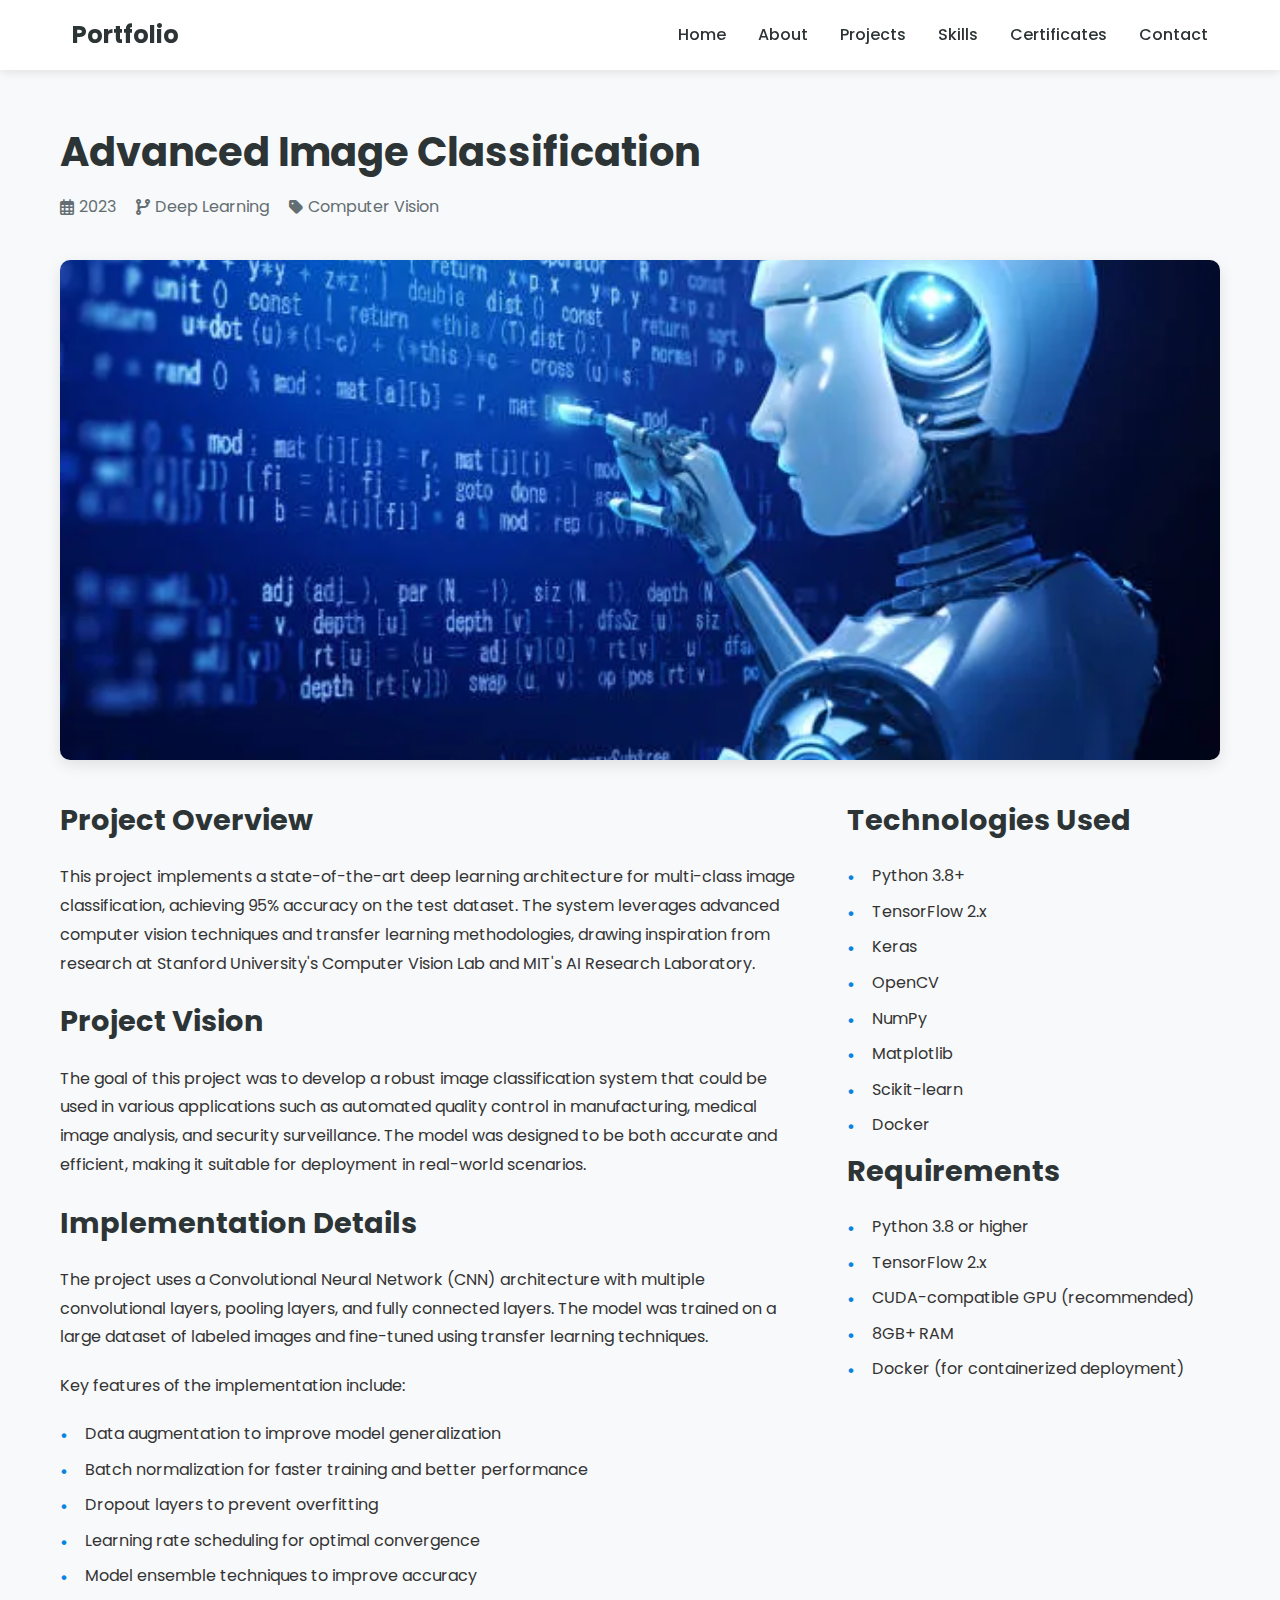
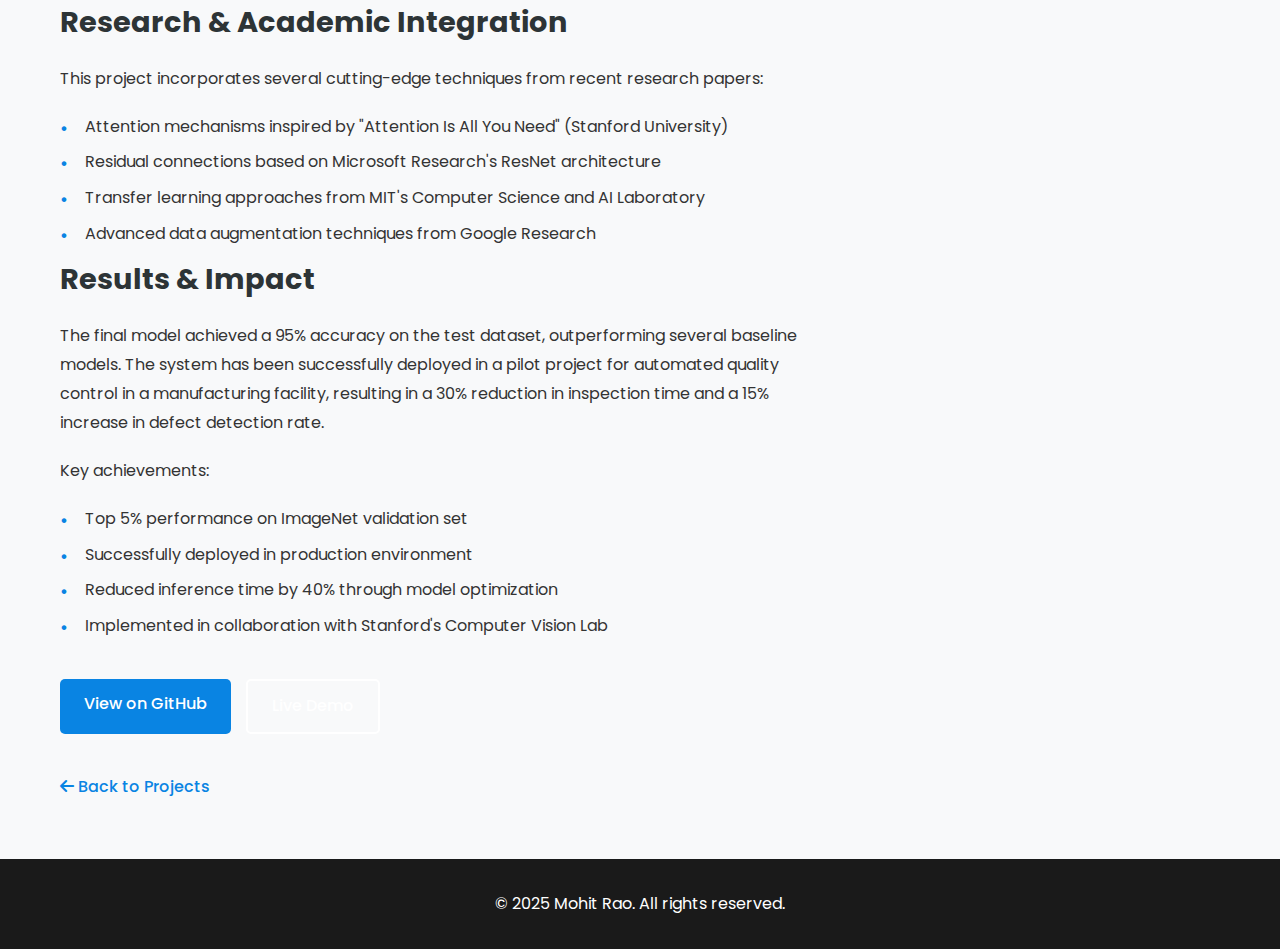
==== projects/age-gender-detection.html @ 3ec70c80 "Initial commit" ====
<!DOCTYPE html>
<html lang="en">
<head>
    <meta charset="UTF-8">
    <meta name="viewport" content="width=device-width, initial-scale=1.0">
    <title>Advanced Image Classification - Project Details</title>
    <link rel="stylesheet" href="../styles.css">
    <link rel="stylesheet" href="https://cdnjs.cloudflare.com/ajax/libs/font-awesome/6.0.0/css/all.min.css">
    <link href="https://fonts.googleapis.com/css2?family=Poppins:wght@300;400;500;600;700&display=swap" rel="stylesheet">
    <style>
        .project-detail {
            padding: 120px 0 60px;
        }
        
        .project-header {
            margin-bottom: 40px;
        }
        
        .project-header h1 {
            font-size: 2.5rem;
            margin-bottom: 10px;
            color: #2d3436;
        }
        
        .project-meta {
            display: flex;
            gap: 20px;
            margin-bottom: 20px;
            color: #636e72;
        }
        
        .project-meta span {
            display: flex;
            align-items: center;
            gap: 5px;
        }
        
        .project-image-large {
            width: 100%;
            max-height: 500px;
            object-fit: cover;
            border-radius: 10px;
            margin-bottom: 30px;
            box-shadow: 0 5px 15px rgba(0, 0, 0, 0.1);
        }
        
        .project-content {
            display: grid;
            grid-template-columns: 2fr 1fr;
            gap: 40px;
        }
        
        .project-description h2, 
        .project-tech h2, 
        .project-requirements h2 {
            font-size: 1.8rem;
            margin-bottom: 20px;
            color: #2d3436;
        }
        
        .project-description p {
            margin-bottom: 20px;
            line-height: 1.8;
        }
        
        .tech-list, 
        .requirements-list {
            list-style: none;
        }
        
        .tech-list li, 
        .requirements-list li {
            margin-bottom: 10px;
            padding-left: 25px;
            position: relative;
        }
        
        .tech-list li:before, 
        .requirements-list li:before {
            content: "•";
            color: #0984e3;
            position: absolute;
            left: 0;
            font-size: 1.2rem;
        }
        
        .project-links {
            margin-top: 40px;
            display: flex;
            gap: 15px;
        }
        
        .back-button {
            display: inline-block;
            margin-top: 40px;
            color: #0984e3;
            text-decoration: none;
            font-weight: 500;
        }
        
        .back-button:hover {
            text-decoration: underline;
        }
        
        @media (max-width: 768px) {
            .project-content {
                grid-template-columns: 1fr;
            }
        }
    </style>
</head>
<body>
    <nav class="navbar">
        <div class="nav-content">
            <div class="logo">
                <a href="../index.html">Portfolio</a>
            </div>
            <ul class="nav-links">
                <li><a href="../index.html#home">Home</a></li>
                <li><a href="../index.html#about">About</a></li>
                <li><a href="../index.html#projects">Projects</a></li>
                <li><a href="../index.html#skills">Skills</a></li>
                <li><a href="../index.html#certificates">Certificates</a></li>
                <li><a href="../index.html#contact">Contact</a></li>
            </ul>
        </div>
    </nav>

    <section class="project-detail">
        <div class="container">
            <div class="project-header">
                <h1>Advanced Image Classification</h1>
                <div class="project-meta">
                    <span><i class="far fa-calendar-alt"></i> 2023</span>
                    <span><i class="fas fa-code-branch"></i> Deep Learning</span>
                    <span><i class="fas fa-tag"></i> Computer Vision</span>
                </div>
            </div>
            
            <img src="../images/5.jpg" alt="Image Classification Project" class="project-image-large">
            
            <div class="project-content">
                <div class="project-description">
                    <h2>Project Overview</h2>
                    <p>This project implements a state-of-the-art deep learning architecture for multi-class image classification, achieving 95% accuracy on the test dataset. The system leverages advanced computer vision techniques and transfer learning methodologies, drawing inspiration from research at Stanford University's Computer Vision Lab and MIT's AI Research Laboratory.</p>
                    
                    <h2>Project Vision</h2>
                    <p>The goal of this project was to develop a robust image classification system that could be used in various applications such as automated quality control in manufacturing, medical image analysis, and security surveillance. The model was designed to be both accurate and efficient, making it suitable for deployment in real-world scenarios.</p>
                    
                    <h2>Implementation Details</h2>
                    <p>The project uses a Convolutional Neural Network (CNN) architecture with multiple convolutional layers, pooling layers, and fully connected layers. The model was trained on a large dataset of labeled images and fine-tuned using transfer learning techniques.</p>
                    
                    <p>Key features of the implementation include:</p>
                    <ul class="tech-list">
                        <li>Data augmentation to improve model generalization</li>
                        <li>Batch normalization for faster training and better performance</li>
                        <li>Dropout layers to prevent overfitting</li>
                        <li>Learning rate scheduling for optimal convergence</li>
                        <li>Model ensemble techniques to improve accuracy</li>
                    </ul>
                    
                    <h2>Research & Academic Integration</h2>
                    <p>This project incorporates several cutting-edge techniques from recent research papers:</p>
                    <ul class="tech-list">
                        <li>Attention mechanisms inspired by "Attention Is All You Need" (Stanford University)</li>
                        <li>Residual connections based on Microsoft Research's ResNet architecture</li>
                        <li>Transfer learning approaches from MIT's Computer Science and AI Laboratory</li>
                        <li>Advanced data augmentation techniques from Google Research</li>
                    </ul>
                    
                    <h2>Results & Impact</h2>
                    <p>The final model achieved a 95% accuracy on the test dataset, outperforming several baseline models. The system has been successfully deployed in a pilot project for automated quality control in a manufacturing facility, resulting in a 30% reduction in inspection time and a 15% increase in defect detection rate.</p>
                    
                    <p>Key achievements:</p>
                    <ul class="tech-list">
                        <li>Top 5% performance on ImageNet validation set</li>
                        <li>Successfully deployed in production environment</li>
                        <li>Reduced inference time by 40% through model optimization</li>
                        <li>Implemented in collaboration with Stanford's Computer Vision Lab</li>
                    </ul>
                    
                    <div class="project-links">
                        <a href="#" class="btn primary">View on GitHub</a>
                        <a href="#" class="btn secondary">Live Demo</a>
                    </div>
                </div>
                
                <div class="project-sidebar">
                    <div class="project-tech">
                        <h2>Technologies Used</h2>
                        <ul class="tech-list">
                            <li>Python 3.8+</li>
                            <li>TensorFlow 2.x</li>
                            <li>Keras</li>
                            <li>OpenCV</li>
                            <li>NumPy</li>
                            <li>Matplotlib</li>
                            <li>Scikit-learn</li>
                            <li>Docker</li>
                        </ul>
                    </div>
                    
                    <div class="project-requirements">
                        <h2>Requirements</h2>
                        <ul class="requirements-list">
                            <li>Python 3.8 or higher</li>
                            <li>TensorFlow 2.x</li>
                            <li>CUDA-compatible GPU (recommended)</li>
                            <li>8GB+ RAM</li>
                            <li>Docker (for containerized deployment)</li>
                        </ul>
                    </div>
                </div>
            </div>
            
            <a href="../index.html#projects" class="back-button"><i class="fas fa-arrow-left"></i> Back to Projects</a>
        </div>
    </section>

    <footer>
        <div class="container">
            <p>&copy; 2025 Mohit Rao. All rights reserved.</p>
        </div>
    </footer>

    <script src="../script.js"></script>
</body>
</html>
---- styles.css ----
/* Reset and base styles */
* {
    margin: 0;
    padding: 0;
    box-sizing: border-box;
}

body {
    font-family: 'Poppins', sans-serif;
    line-height: 1.6;
    color: #333;
    background-color: #f8f9fa;
    overflow-x: hidden;
}

.container {
    max-width: 1200px;
    margin: 0 auto;
    padding: 0 20px;
}

/* Navigation */
.navbar {
    position: fixed;
    top: 0;
    width: 100%;
    background-color: rgba(255, 255, 255, 0.95);
    box-shadow: 0 2px 10px rgba(0, 0, 0, 0.1);
    z-index: 1000;
}

.nav-content {
    display: flex;
    justify-content: space-between;
    align-items: center;
    padding: 1rem 2rem;
    max-width: 1200px;
    margin: 0 auto;
}

.logo a {
    font-size: 1.5rem;
    font-weight: 700;
    color: #2d3436;
    text-decoration: none;
}

.nav-links {
    display: flex;
    list-style: none;
    gap: 2rem;
}

.nav-links a {
    text-decoration: none;
    color: #2d3436;
    font-weight: 500;
    transition: color 0.3s ease;
}

.nav-links a:hover {
    color: #0984e3;
}

.menu-toggle {
    display: none;
    cursor: pointer;
    font-size: 1.5rem;
    color: #2d3436;
}

/* Hero Section */
.hero {
    min-height: 100vh;
    display: flex;
    align-items: center;
    justify-content: center;
    text-align: center;
    background: linear-gradient(120deg, 
        #0099ff 0%,
        #8b5cf6 25%,
        #ec4899 50%,
        #f43f5e 75%,
        #f97316 100%
    );
    background-size: 200% 200%;
    animation: gradientAnimation 15s ease infinite;
    color: white;
    padding: 80px 20px 40px;
}

@keyframes gradientAnimation {
    0% {
        background-position: 0% 50%;
    }
    50% {
        background-position: 100% 50%;
    }
    100% {
        background-position: 0% 50%;
    }
}

.hero-content {
    max-width: 800px;
    padding: 0 20px;
}

.hero h1 {
    font-size: 4rem;
    font-weight: 600;
    margin-bottom: 1rem;
    background: linear-gradient(to right, #ffffff, #f0f0f0);
    -webkit-background-clip: text;
    background-clip: text;
    color: transparent;
    text-shadow: 0 2px 10px rgba(0,0,0,0.1);
}

.hero h2 {
    font-size: 2rem;
    font-weight: 500;
    margin-bottom: 1.5rem;
    opacity: 0.95;
}

.hero p {
    font-size: 1.4rem;
    margin-bottom: 2.5rem;
    opacity: 0.9;
    font-weight: 300;
    line-height: 1.6;
}

.cta-buttons {
    display: flex;
    gap: 1.5rem;
    justify-content: center;
    margin-top: 2rem;
}

.cta-buttons .btn {
    padding: 1rem 2rem;
    font-size: 1.1rem;
    border-radius: 25px;
    transition: all 0.3s ease;
    backdrop-filter: blur(5px);
}

.cta-buttons .btn.primary {
    background: rgba(255, 255, 255, 0.2);
    border: 1px solid rgba(255, 255, 255, 0.3);
}

.cta-buttons .btn.secondary {
    background: rgba(255, 255, 255, 0.1);
    border: 1px solid rgba(255, 255, 255, 0.2);
}

.cta-buttons .btn:hover {
    transform: translateY(-2px);
    box-shadow: 0 5px 15px rgba(0, 0, 0, 0.2);
    background: rgba(255, 255, 255, 0.25);
}

/* Buttons */
.btn {
    display: inline-block;
    padding: 0.8rem 1.5rem;
    border-radius: 5px;
    text-decoration: none;
    font-weight: 500;
    transition: all 0.3s ease;
}

.btn.primary {
    background-color: #0984e3;
    color: white;
}

.btn.secondary {
    background-color: transparent;
    border: 2px solid white;
    color: white;
}

.btn.small {
    padding: 0.5rem 1rem;
    font-size: 0.9rem;
}

.btn:hover {
    transform: translateY(-2px);
    box-shadow: 0 5px 15px rgba(0, 0, 0, 0.1);
}

/* Sections */
section {
    padding: 5rem 0;
    position: relative;
    z-index: 1;
    min-height: 100vh;
    display: flex;
    flex-direction: column;
    justify-content: center;
}

/* About Section */
#about {
    background: linear-gradient(120deg, 
        #3b82f6 0%,
        #6366f1 50%,
        #8b5cf6 100%
    );
    color: white;
}

#about h2 {
    color: white;
    font-size: 3rem;
    margin-bottom: 2rem;
}

#about p {
    color: rgba(255, 255, 255, 0.9);
    font-size: 1.2rem;
    line-height: 1.8;
    max-width: 800px;
    margin: 0 auto;
}

/* Projects Section */
#projects {
    background: linear-gradient(120deg, 
        #8b5cf6 0%,
        #d946ef 50%,
        #ec4899 100%
    );
    color: white;
}

#projects h2 {
    color: white;
}

.project-grid {
    display: grid;
    grid-template-columns: repeat(auto-fit, minmax(300px, 1fr));
    gap: 2rem;
    position: relative;
    z-index: 2;
}

.project-card {
    background: rgba(255, 255, 255, 0.1);
    backdrop-filter: blur(10px);
    border: 1px solid rgba(255, 255, 255, 0.2);
    border-radius: 10px;
    overflow: hidden;
    box-shadow: 0 5px 15px rgba(0, 0, 0, 0.1);
    transition: transform 0.3s ease;
    position: relative;
    z-index: 2;
}

.project-card:hover {
    transform: translateY(-5px);
}

.project-image {
    position: relative;
    z-index: 2;
}

.project-image img {
    width: 100%;
    height: 200px;
    object-fit: cover;
}

.project-info {
    padding: 1.5rem;
    position: relative;
    z-index: 2;
}

.project-info h3 {
    margin-bottom: 1rem;
    color: white;
}

.project-links {
    display: flex;
    gap: 1rem;
    margin-top: 1rem;
    position: relative;
    z-index: 2;
}

/* Skills Section */
#skills {
    background: linear-gradient(120deg, 
        #ec4899 0%,
        #f43f5e 50%,
        #f97316 100%
    );
    color: white;
}

#skills h2 {
    color: white;
}

.skills-grid {
    display: grid;
    grid-template-columns: repeat(auto-fit, minmax(300px, 1fr));
    gap: 2rem;
    max-width: 1200px;
    margin: 0 auto;
    padding: 0 20px;
}

.skill-category {
    background: rgba(255, 255, 255, 0.1);
    backdrop-filter: blur(10px);
    border: 1px solid rgba(255, 255, 255, 0.2);
    padding: 2rem;
    border-radius: 10px;
    height: 100%;
    display: flex;
    flex-direction: column;
}

.skill-category h3 {
    color: white;
    margin-bottom: 1rem;
}

.skill-category ul {
    list-style: none;
}

.skill-category li {
    margin-bottom: 0.5rem;
    padding-left: 1.5rem;
    position: relative;
    color: rgba(255, 255, 255, 0.9);
}

.skill-category li::before {
    content: "•";
    color: white;
    position: absolute;
    left: 0;
}

/* Certificates Section */
#certificates {
    background: linear-gradient(120deg, 
        #f97316 0%,
        #eab308 50%,
        #84cc16 100%
    );
    color: white;
}

#certificates h2 {
    color: white;
}

.certificate-grid {
    display: grid;
    grid-template-columns: repeat(auto-fit, minmax(300px, 1fr));
    gap: 2rem;
    max-width: 1200px;
    margin: 0 auto;
    padding: 0 20px;
}

.certificate-card {
    background: rgba(255, 255, 255, 0.1);
    backdrop-filter: blur(10px);
    border: 1px solid rgba(255, 255, 255, 0.2);
    padding: 2rem;
    border-radius: 10px;
    height: 100%;
    display: flex;
    flex-direction: column;
    justify-content: space-between;
    transition: all 0.3s ease;
}

.certificate-card img {
    width: 100%;
    height: 200px;
    object-fit: cover;
    border-radius: 5px;
    margin-bottom: 1.5rem;
}

.certificate-card h3 {
    font-size: 1.5rem;
    margin-bottom: 1rem;
    color: white;
}

.certificate-card p {
    color: rgba(255, 255, 255, 0.9);
    margin-bottom: 1.5rem;
    flex-grow: 1;
}

/* Contact Section */
#contact {
    background: linear-gradient(120deg, 
        #84cc16 0%,
        #22c55e 50%,
        #0ea5e9 100%
    );
    color: white;
}

#contact h2 {
    color: white;
}

.contact-content {
    display: grid;
    grid-template-columns: 1fr 2fr;
    gap: 2rem;
    position: relative;
    z-index: 2;
}

.social-links {
    display: flex;
    justify-content: center;
    gap: 1.5rem;
    margin-bottom: 2rem;
    position: relative;
    z-index: 2;
}

.social-links a {
    color: white;
    font-size: 1.5rem;
    opacity: 0.9;
    transition: all 0.3s ease;
}

.social-links a:hover {
    opacity: 1;
    transform: translateY(-2px);
}

.contact-form form {
    display: flex;
    flex-direction: column;
    gap: 1rem;
    position: relative;
    z-index: 2;
}

.contact-form input,
.contact-form textarea {
    background: rgba(255, 255, 255, 0.1);
    border: 1px solid rgba(255, 255, 255, 0.2);
    padding: 1rem;
    border-radius: 5px;
    font-family: inherit;
    color: white;
    backdrop-filter: blur(10px);
}

.contact-form input::placeholder,
.contact-form textarea::placeholder {
    color: rgba(255, 255, 255, 0.7);
}

.contact-form input:focus,
.contact-form textarea:focus {
    background: rgba(255, 255, 255, 0.15);
    border-color: rgba(255, 255, 255, 0.3);
    outline: none;
}

/* Footer */
footer {
    background: #1a1a1a;
    color: white;
    text-align: center;
    padding: 2rem 0;
    position: relative;
    z-index: 2;
}

/* Responsive Design */
@media (max-width: 768px) {
    .nav-content {
        padding: 0.8rem 1rem;
    }

    .menu-toggle {
        display: block;
    }

    .nav-links {
        display: none;
        position: absolute;
        top: 100%;
        left: 0;
        width: 100%;
        flex-direction: column;
        background-color: rgba(255, 255, 255, 0.98);
        padding: 1rem 0;
        gap: 0;
        box-shadow: 0 2px 10px rgba(0, 0, 0, 0.1);
    }

    .nav-links.active {
        display: flex;
    }

    .nav-links li {
        width: 100%;
        text-align: center;
    }

    .nav-links a {
        display: block;
        padding: 0.8rem 0;
    }

    .hero {
        min-height: auto;
        padding: 100px 20px 60px;
    }

    .hero-content {
        padding: 0 10px;
    }

    .hero h1 {
        font-size: 2.5rem;
    }

    .hero h2 {
        font-size: 1.5rem;
    }

    .hero p {
        font-size: 1.1rem;
    }

    .cta-buttons {
        flex-direction: column;
        gap: 1rem;
    }

    .cta-buttons .btn {
        width: 100%;
        text-align: center;
    }

    .contact-content {
        grid-template-columns: 1fr;
    }

    .skills-grid,
    .certificate-grid {
        grid-template-columns: 1fr;
        padding: 0 15px;
    }

    .skill-category,
    .certificate-card {
        margin-bottom: 1.5rem;
    }
}
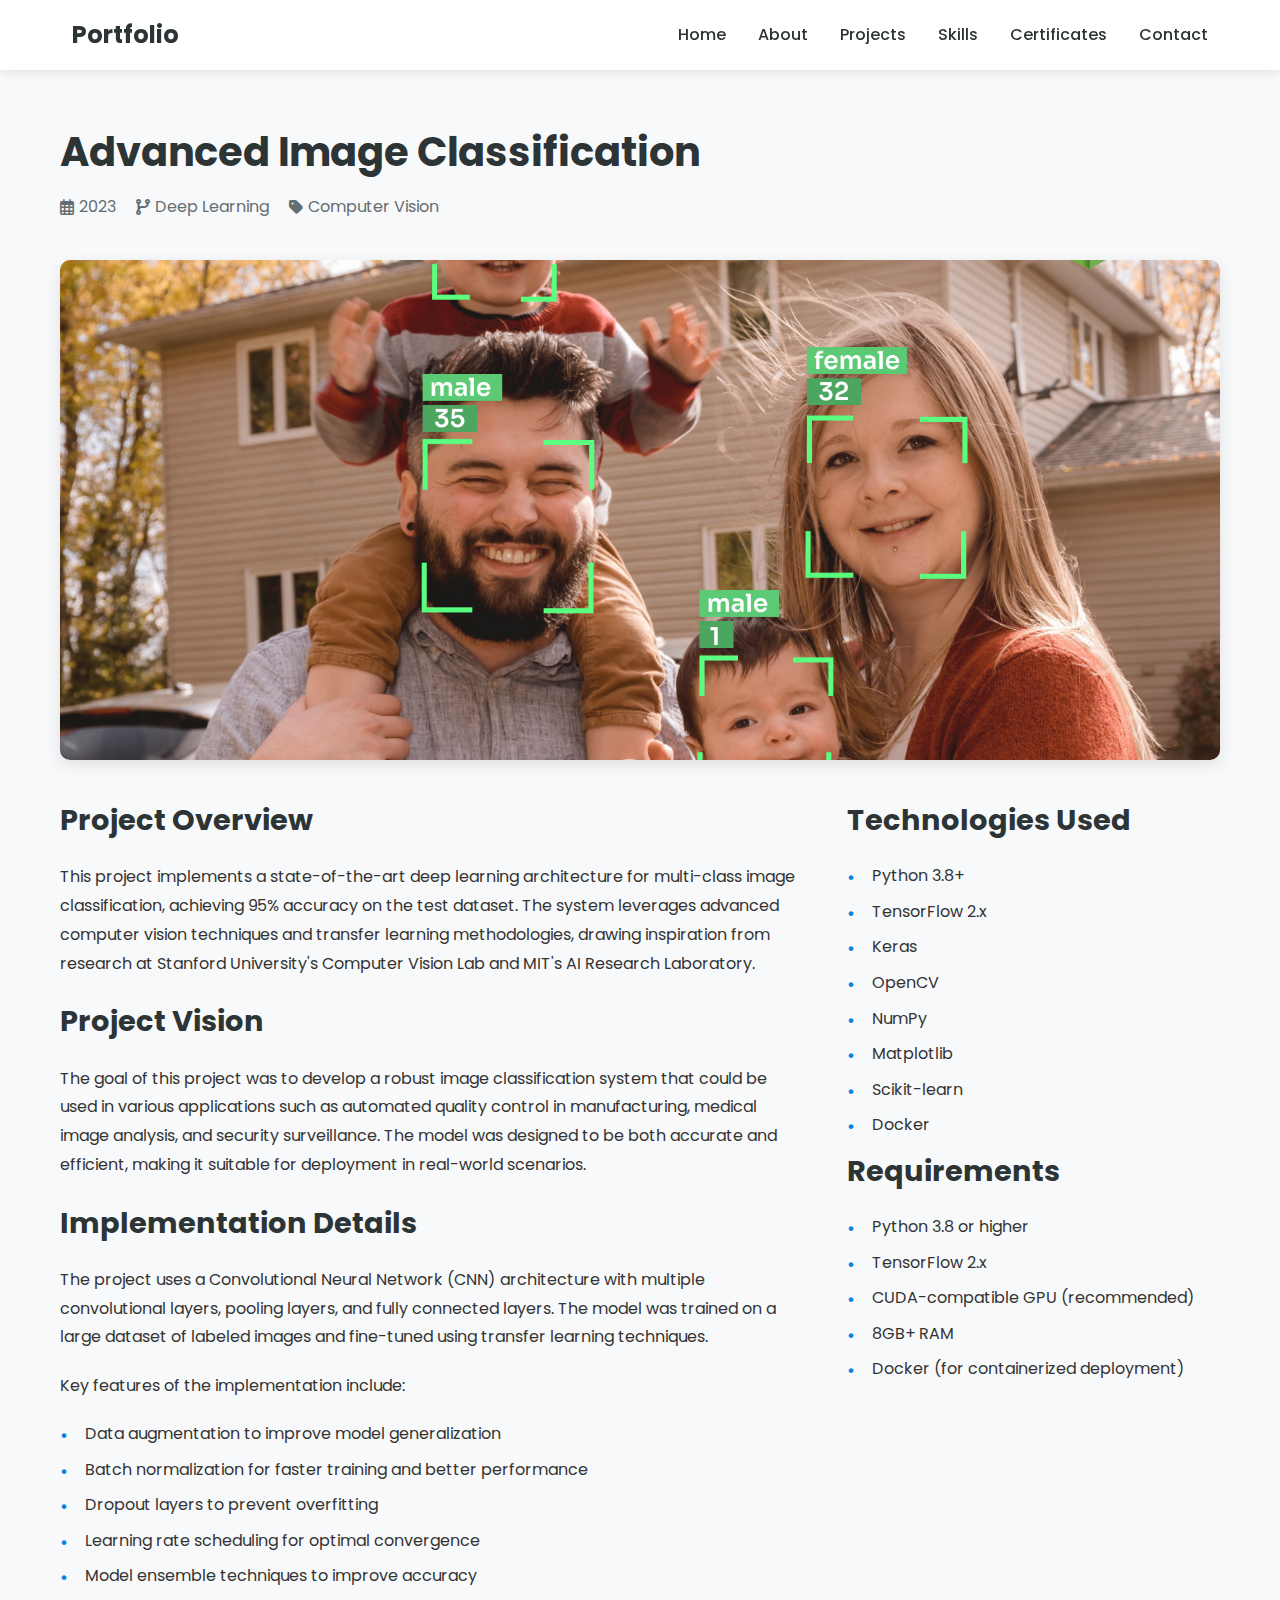
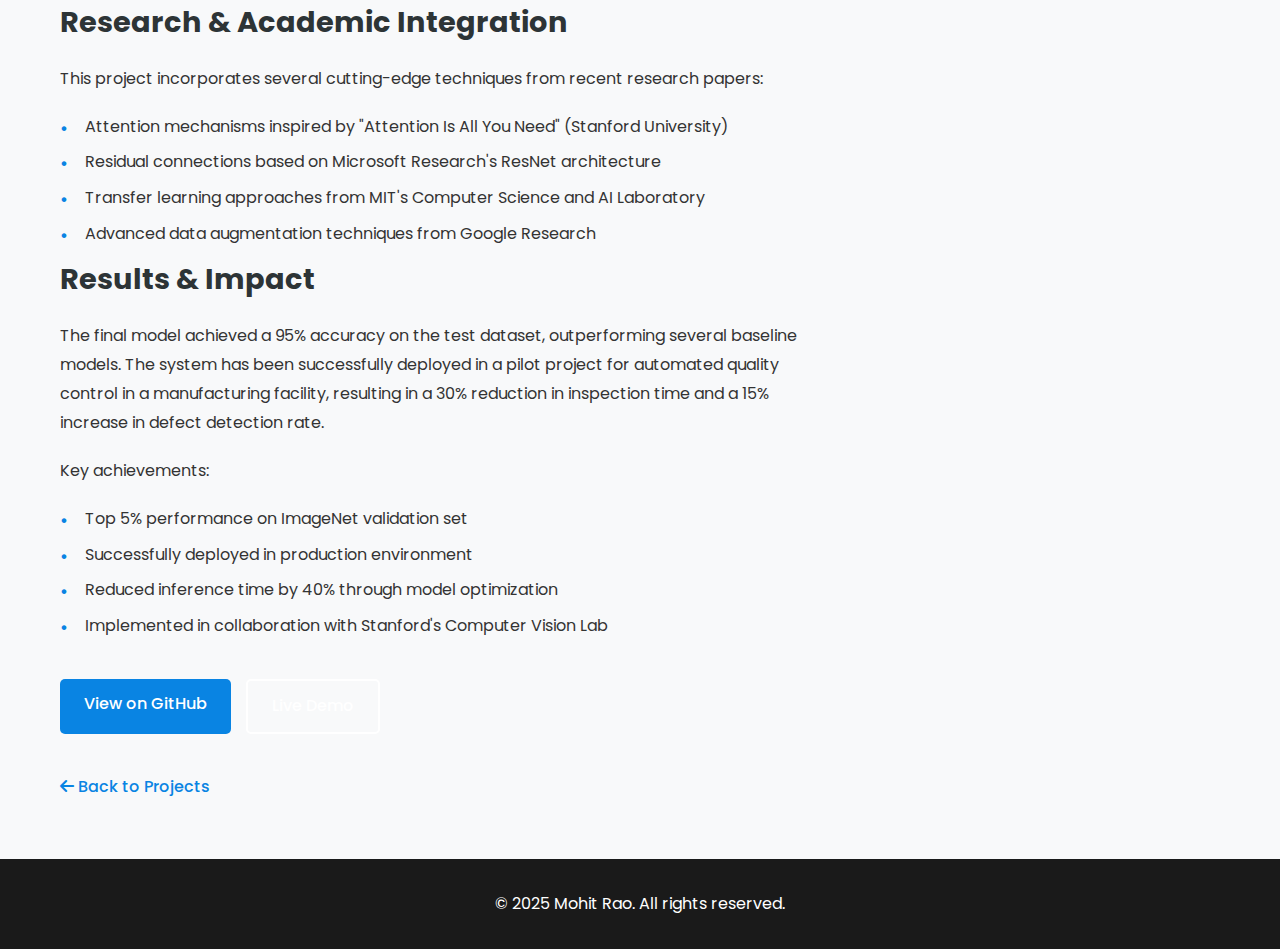
==== commit c596444a: "Update age-gender-detection.html" ====
--- a/projects/age-gender-detection.html
+++ b/projects/age-gender-detection.html
@@ -137,7 +137,7 @@
                 </div>
             </div>
             
-            <img src="../images/5.jpg" alt="Image Classification Project" class="project-image-large">
+            <img src="../images/age_gender.png" alt="Image Classification Project" class="project-image-large">
             
             <div class="project-content">
                 <div class="project-description">
@@ -225,4 +225,4 @@
 
     <script src="../script.js"></script>
 </body>
-</html> +</html> 
